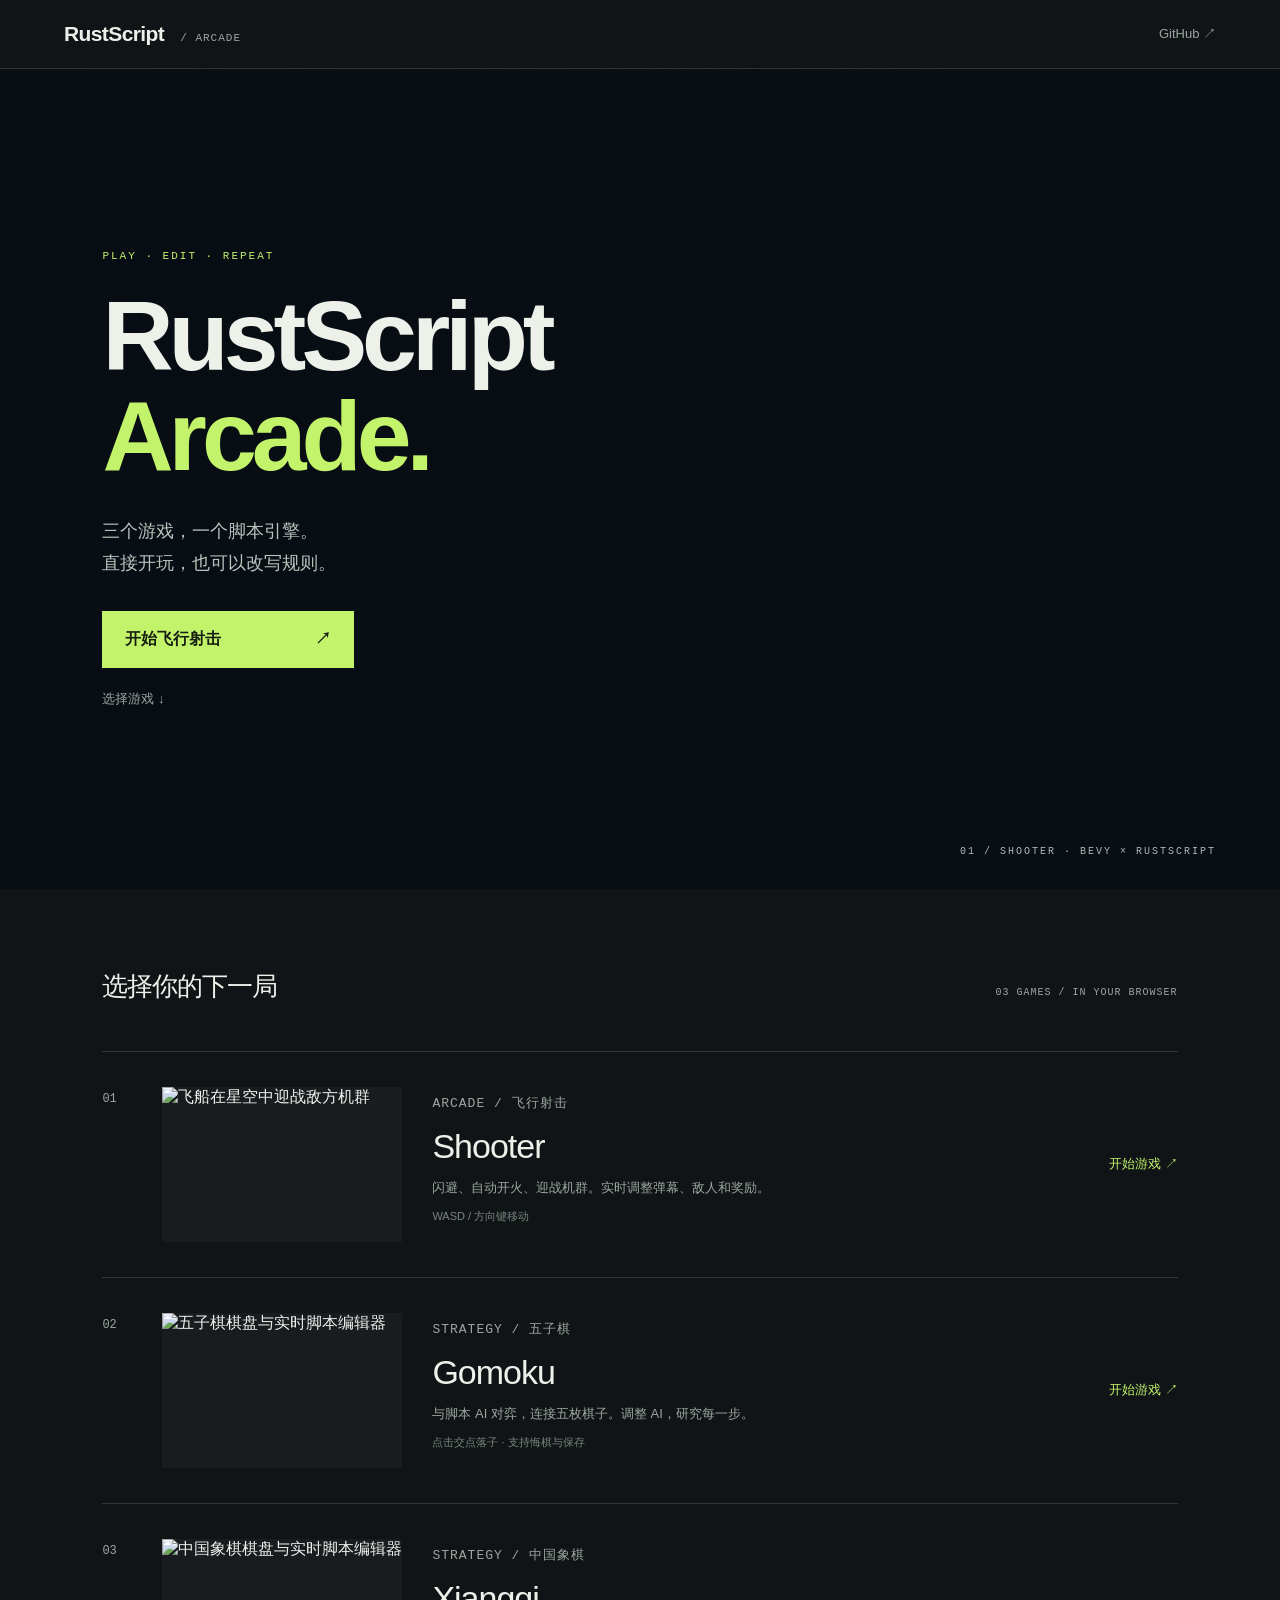
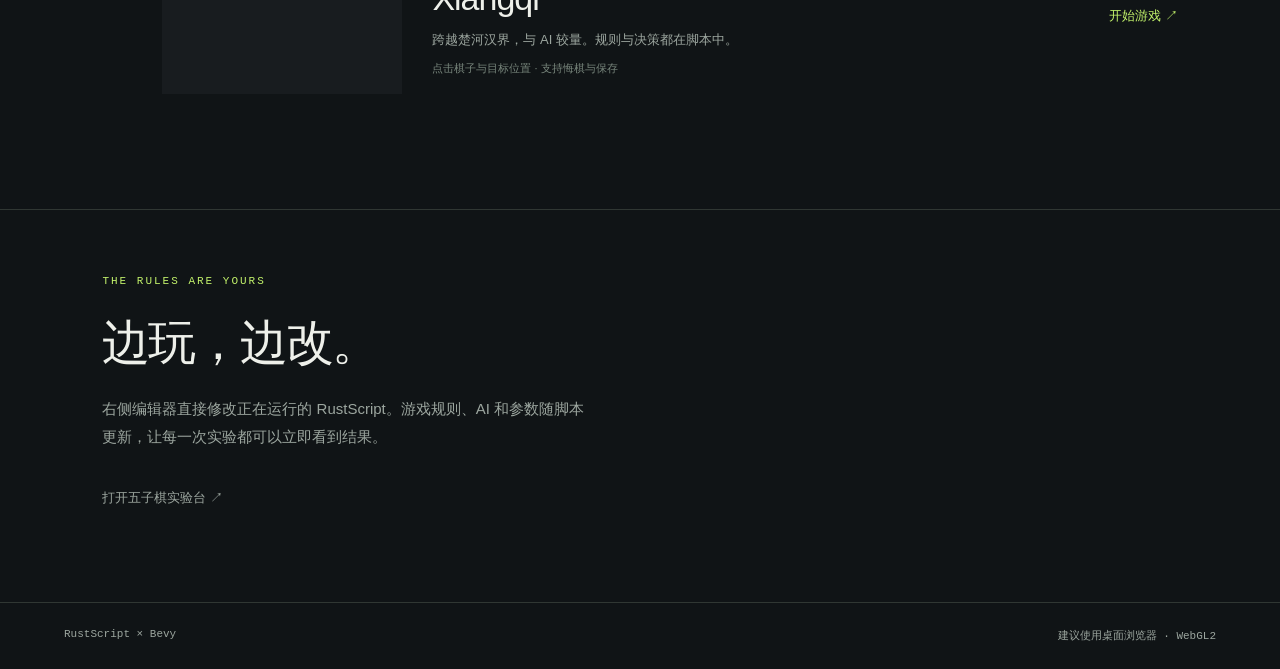
==== web/index.html @ d3e43c93 "Update RustScript core and add WebAssembly arcade with Pages deployment" ====
<!doctype html>
<html lang="zh-CN">
<head>
  <meta charset="utf-8">
  <meta name="viewport" content="width=device-width, initial-scale=1">
  <meta name="description" content="在浏览器里体验 RustScript 驱动的飞行射击、五子棋与中国象棋，并实时修改游戏脚本。">
  <title>RustScript Arcade</title>
  <link rel="icon" href="data:image/svg+xml,%3Csvg xmlns='http://www.w3.org/2000/svg' viewBox='0 0 64 64'%3E%3Crect width='64' height='64' rx='12' fill='%23131719'/%3E%3Ctext x='12' y='45' fill='%23c3f36b' font-family='monospace' font-size='40'%3ER%3C/text%3E%3C/svg%3E">
  <link rel="stylesheet" href="./style.css">
</head>
<body class="lobby">
  <header class="site-header">
    <a class="wordmark" href="./">RustScript<span>/ ARCADE</span></a>
    <a class="source-link" href="https://github.com/rustscript-lang/rustscript-bevy-gameplay">GitHub ↗</a>
  </header>
  <main>
    <section class="hero">
      <div class="hero-image" aria-hidden="true"></div>
      <div class="hero-content">
        <p class="eyebrow">PLAY · EDIT · REPEAT</p>
        <h1>RustScript<br><span>Arcade.</span></h1>
        <p class="hero-copy">三个游戏，一个脚本引擎。<br>直接开玩，也可以改写规则。</p>
        <a class="primary-link" href="./shooter/">开始飞行射击 <span>↗</span></a>
        <a class="quiet-link" href="#games">选择游戏 ↓</a>
      </div>
      <p class="hero-caption">01 / SHOOTER · BEVY × RUSTSCRIPT</p>
    </section>
    <section class="games-section" id="games" aria-labelledby="games-title">
      <div class="section-heading"><h2 id="games-title">选择你的下一局</h2><span>03 GAMES / IN YOUR BROWSER</span></div>
      <a class="game-row" href="./shooter/">
        <span class="game-number">01</span>
        <img src="./images/shooter.png" alt="飞船在星空中迎战敌方机群" loading="lazy">
        <div class="game-description"><p class="eyebrow">ARCADE / 飞行射击</p><h3>Shooter</h3><p>闪避、自动开火、迎战机群。实时调整弹幕、敌人和奖励。</p><p class="controls-copy">WASD / 方向键移动</p></div>
        <span class="play-link">开始游戏 ↗</span>
      </a>
      <a class="game-row" href="./gomoku/">
        <span class="game-number">02</span>
        <img src="./images/gomoku.png" alt="五子棋棋盘与实时脚本编辑器" loading="lazy">
        <div class="game-description"><p class="eyebrow">STRATEGY / 五子棋</p><h3>Gomoku</h3><p>与脚本 AI 对弈，连接五枚棋子。调整 AI，研究每一步。</p><p class="controls-copy">点击交点落子 · 支持悔棋与保存</p></div>
        <span class="play-link">开始游戏 ↗</span>
      </a>
      <a class="game-row" href="./xiangqi/">
        <span class="game-number">03</span>
        <img src="./images/xiangqi.png" alt="中国象棋棋盘与实时脚本编辑器" loading="lazy">
        <div class="game-description"><p class="eyebrow">STRATEGY / 中国象棋</p><h3>Xiangqi</h3><p>跨越楚河汉界，与 AI 较量。规则与决策都在脚本中。</p><p class="controls-copy">点击棋子与目标位置 · 支持悔棋与保存</p></div>
        <span class="play-link">开始游戏 ↗</span>
      </a>
    </section>
    <section class="about-section"><p class="eyebrow">THE RULES ARE YOURS</p><h2>边玩，边改。</h2><p>右侧编辑器直接修改正在运行的 RustScript。游戏规则、AI 和参数随脚本更新，让每一次实验都可以立即看到结果。</p><a class="quiet-link" href="./gomoku/">打开五子棋实验台 ↗</a></section>
  </main>
  <footer><span>RustScript × Bevy</span><span>建议使用桌面浏览器 · WebGL2</span></footer>
</body>
</html>
---- web/style.css ----
:root{color-scheme:dark;--bg:#101416;--ink:#eef0ea;--muted:#9ca69f;--accent:#c3f36b;--line:#303733;font-family:Inter,"Segoe UI","Microsoft YaHei",sans-serif;background:var(--bg);color:var(--ink)}
*{box-sizing:border-box}html{scroll-behavior:smooth}body{margin:0}a{color:inherit;text-decoration:none}button{font:inherit;cursor:pointer}a:focus-visible,button:focus-visible,canvas:focus-visible{outline:2px solid var(--accent);outline-offset:5px}button{color:var(--ink);background:transparent;border:1px solid var(--line);padding:9px 16px;border-radius:4px}button:hover{border-color:var(--accent)}[hidden]{display:none!important}
.site-header,.game-header{display:flex;align-items:center;justify-content:space-between;gap:24px;padding:22px 5vw;border-bottom:1px solid var(--line)}.wordmark{font-size:21px;font-weight:700;letter-spacing:-.6px}.wordmark span{font:11px ui-monospace,monospace;color:var(--muted);letter-spacing:1px;margin-left:16px}.source-link{font-size:13px;color:var(--muted)}.source-link:hover,.quiet-link:hover{color:var(--accent)}
.hero{position:relative;min-height:min(820px,calc(100svh - 75px));overflow:hidden;display:flex;align-items:center;padding:70px 8vw;background:#080e14}.hero-image{position:absolute;inset:0;background:linear-gradient(90deg,rgba(8,14,20,.98) 3%,rgba(8,14,20,.85) 38%,rgba(8,14,20,.12) 75%),url('./images/shooter.png') 83% 34%/auto 120% no-repeat;animation:image-in 1.2s ease-out both}.hero-content{position:relative;max-width:660px;animation:enter .7s ease-out both}.eyebrow{font:11px ui-monospace,monospace;letter-spacing:2px;color:var(--accent);margin:0 0 24px}h1,h2,h3,p{margin-top:0}.hero h1{font-size:clamp(62px,7.7vw,112px);line-height:1.02;letter-spacing:-5px;margin-bottom:28px;font-weight:650}.hero h1 span{color:var(--accent)}.hero-copy{font-size:18px;line-height:1.8;color:#b9c4bd;margin-bottom:32px}.primary-link{display:flex;align-items:center;justify-content:space-between;max-width:252px;padding:18px 23px;background:var(--accent);color:#172010;font-weight:650;transition:transform .2s,background .2s}.primary-link:hover{transform:translateY(-3px);background:#d3ff8b}.quiet-link{display:inline-block;color:var(--muted);font-size:13px;margin-top:22px}.hero-caption{position:absolute;right:5vw;bottom:22px;color:#adbbb3;font:10px ui-monospace,monospace;letter-spacing:2px}
.games-section{padding:80px 8vw 40px;scroll-margin-top:24px}.section-heading{display:flex;align-items:baseline;justify-content:space-between;gap:20px;margin-bottom:25px}.section-heading h2{font-size:26px;font-weight:550;letter-spacing:-1px}.section-heading span{font:10px ui-monospace,monospace;letter-spacing:1px;color:var(--muted)}.game-row{display:grid;grid-template-columns:30px 240px 1fr auto;gap:30px;align-items:center;padding:35px 0;border-top:1px solid var(--line)}.game-number{align-self:start;color:var(--muted);font:12px ui-monospace,monospace;padding-top:5px}.game-row img{width:240px;height:155px;object-fit:cover;object-position:left;background:#161c20;transition:filter .3s,transform .3s;filter:saturate(.7)}.game-row:hover img{filter:saturate(1);transform:translateY(-3px)}.game-description .eyebrow{margin-bottom:12px;letter-spacing:1px}.game-description h3{font-size:34px;font-weight:500;letter-spacing:-1px;margin-bottom:12px}.game-description p{color:var(--muted);font-size:13px;line-height:1.6;max-width:420px;margin-bottom:9px}.game-description .controls-copy{font-size:11px;color:#78867c}.play-link{color:var(--accent);font-size:13px;white-space:nowrap;transition:transform .2s}.game-row:hover .play-link{transform:translateX(4px)}.about-section{padding:65px 8vw 95px;border-top:1px solid var(--line);margin-top:40px}.about-section h2{font-size:48px;letter-spacing:-2px;font-weight:550;margin-bottom:20px}.about-section p:not(.eyebrow){max-width:490px;font-size:15px;line-height:1.9;color:var(--muted)}footer{display:flex;justify-content:space-between;gap:20px;padding:25px 5vw;border-top:1px solid var(--line);font:11px ui-monospace,monospace;color:var(--muted)}
.game-page{height:100svh;display:flex;flex-direction:column}.game-header{padding:14px 24px;flex-wrap:wrap}.game-header nav{display:flex;gap:24px;font-size:13px}.game-header nav a{color:var(--muted)}.game-header nav a[aria-current]{color:var(--accent)}.game-main{display:flex;flex:1;min-height:0;flex-direction:column;padding:0 16px}.game-toolbar{display:flex;align-items:center;gap:24px;min-height:53px;padding:9px 5px}.game-toolbar h1{font-size:16px;font-weight:500;margin:0;white-space:nowrap}.game-toolbar p{font-size:12px;color:var(--muted);margin:0;flex:1}.game-toolbar button{font-size:11px;padding:5px 10px}.stage{position:relative;flex:1;min-height:250px;overflow:hidden;background:#121518}.game-surface{position:absolute;transform-origin:top left}.game-surface canvas{display:block;width:100%;height:100%;outline:none;touch-action:none}.loading{position:absolute;inset:0;background:#12191e;display:flex;align-items:center;justify-content:center;flex-direction:column;padding:30px;text-align:center;z-index:2}.loading h2{font-size:28px;letter-spacing:-1px;font-weight:500}.loading p:not(.eyebrow){font-size:13px;color:var(--muted);max-width:600px;line-height:1.7;overflow-wrap:anywhere}.loading progress{width:min(300px,80%);height:4px;border:0;accent-color:var(--accent);margin-top:18px}.loading button{margin-top:24px}.game-note{font-size:11px;color:var(--muted);margin:9px 5px;line-height:1.5}.game-main:fullscreen{background:var(--bg);padding:0 8px}.game-main:fullscreen .game-toolbar{min-height:40px}
@keyframes enter{from{opacity:0;transform:translateY(20px)}to{opacity:1;transform:translateY(0)}}@keyframes image-in{from{opacity:0;transform:scale(1.035)}to{opacity:1;transform:scale(1)}}
@media(max-width:900px){.game-row{grid-template-columns:24px 180px 1fr;gap:20px}.game-row img{width:180px;height:140px}.play-link{grid-column:3}.hero-image{background-position:65% 35%;opacity:.6}.hero h1{letter-spacing:-3px}.section-heading span{display:none}.wordmark span{margin-left:9px}.game-header{gap:12px}.game-header nav{gap:14px}.game-toolbar{gap:12px}.game-toolbar p{font-size:10px}}
@media(max-width:600px){.site-header{padding:18px 6vw}.hero{padding:55px 7vw;min-height:650px}.hero h1{font-size:68px}.hero-caption{font-size:8px}.games-section{padding:50px 7vw 25px}.game-row{grid-template-columns:20px 1fr;gap:18px;padding:28px 0}.game-row img{width:100%;height:190px;grid-column:2}.game-description,.play-link{grid-column:2}.game-description h3{font-size:30px}.about-section{padding:50px 7vw 65px}.about-section h2{font-size:38px}footer{font-size:9px;padding:20px 6vw}.game-header{padding:12px}.game-header .wordmark span{display:none}.game-header button{padding:6px 10px;font-size:11px}.game-header nav{order:3;width:100%;justify-content:center}.game-toolbar p{display:none}.game-toolbar button{margin-left:auto}.game-main{padding:0 6px}}
@media(prefers-reduced-motion:reduce){html{scroll-behavior:auto}*,*::before,*::after{animation:none!important;transition:none!important}}
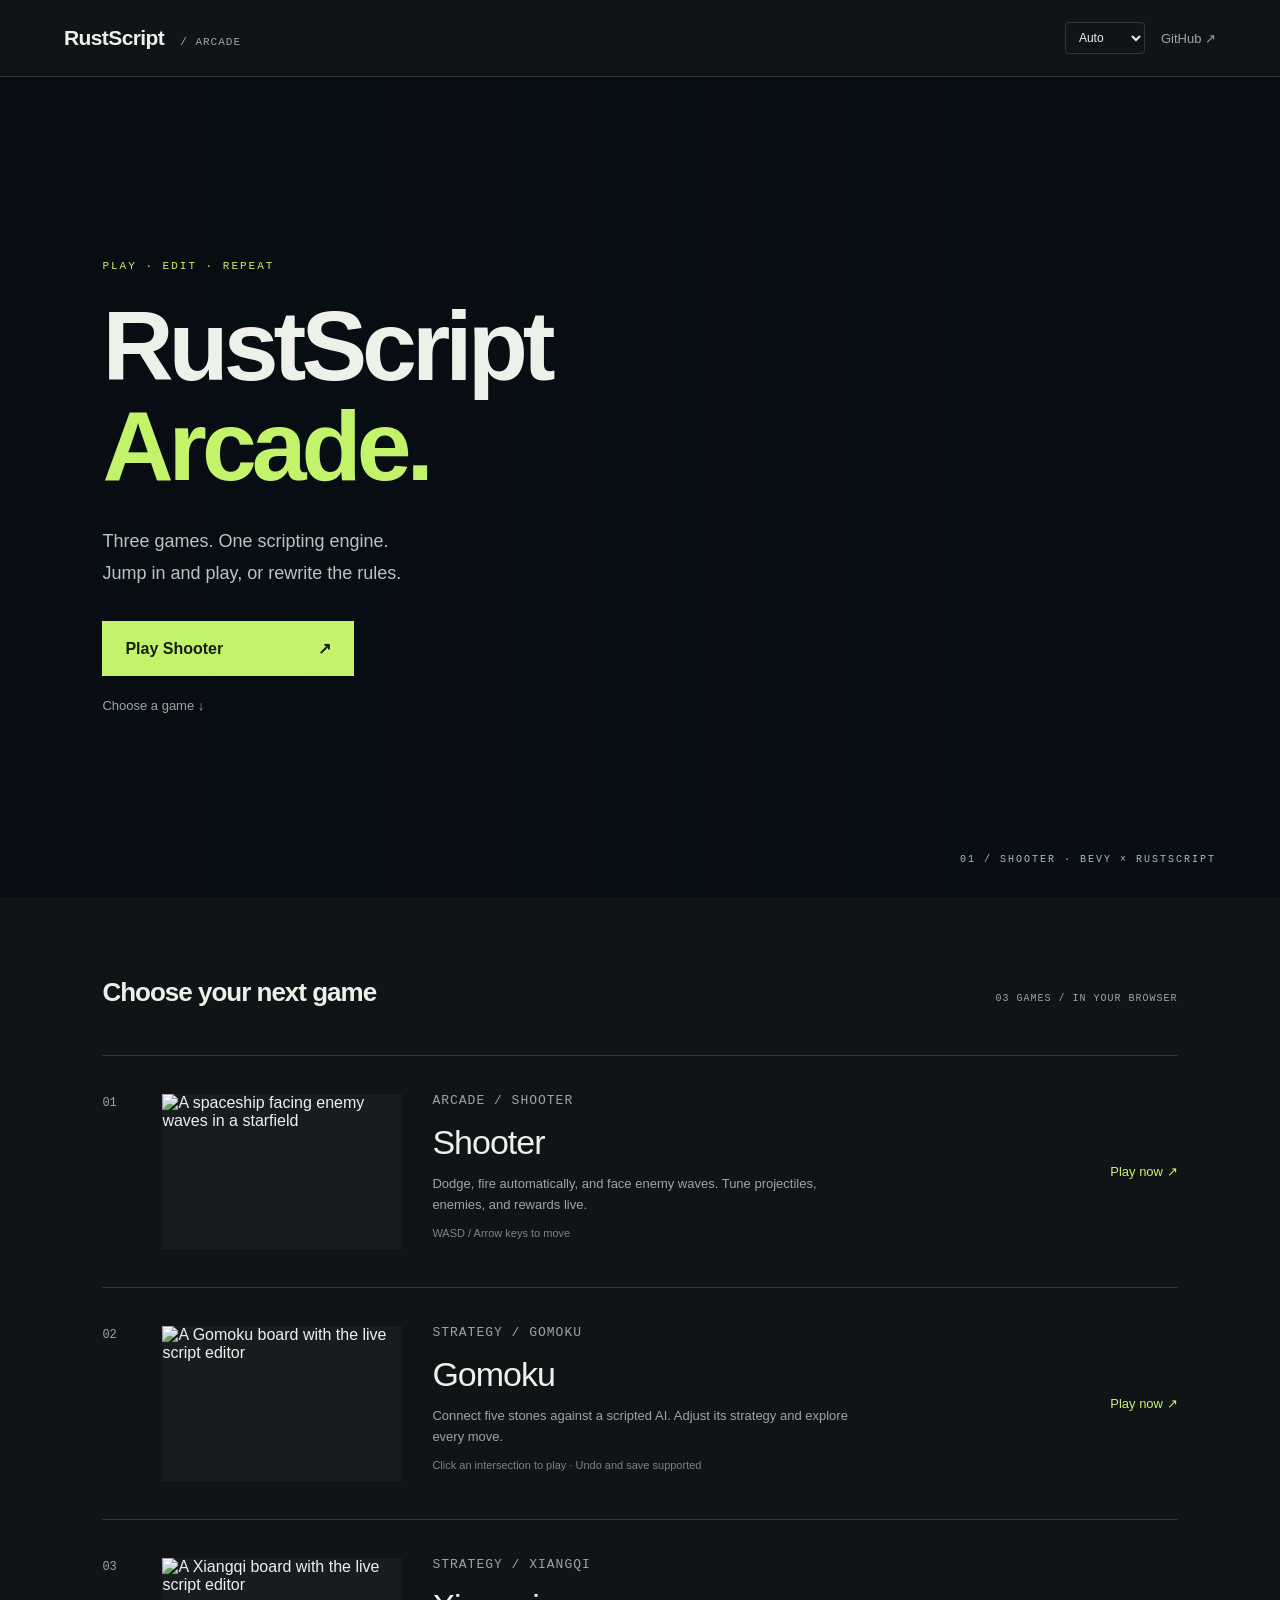
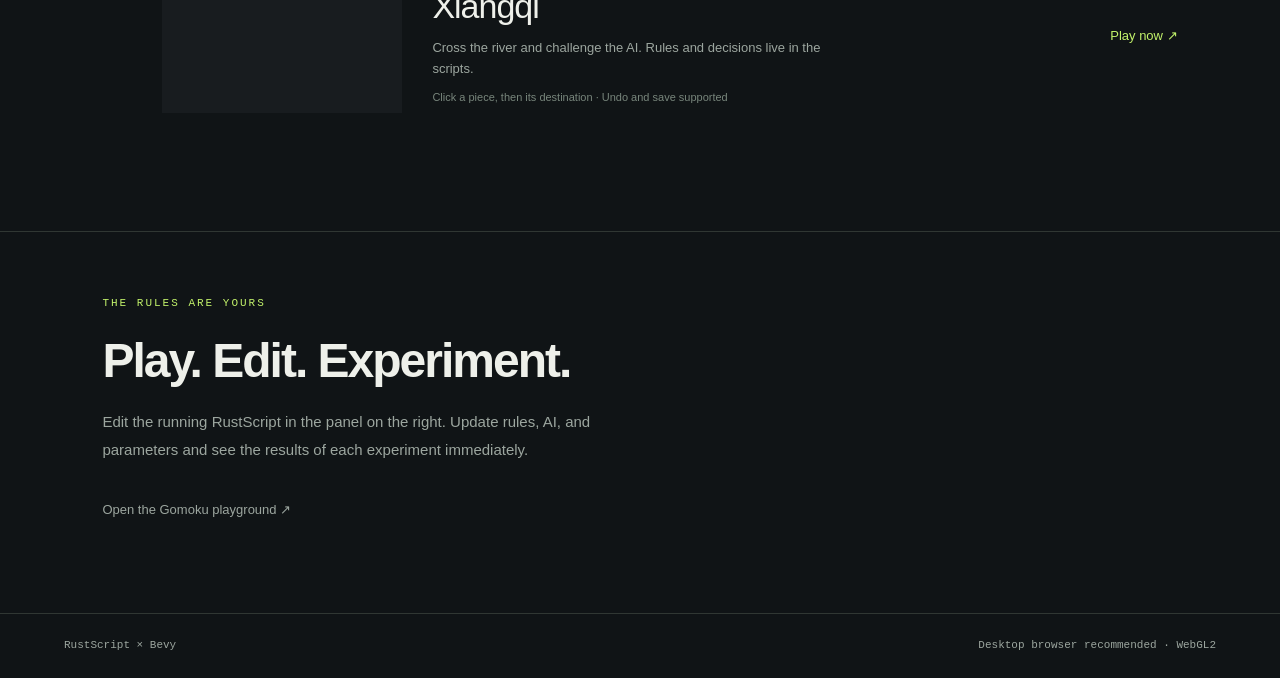
==== commit 90f33925: "Localize arcade pages with automatic Chinese and English selection" ====
--- a/web/index.html
+++ b/web/index.html
@@ -3,51 +3,53 @@
 <head>
   <meta charset="utf-8">
   <meta name="viewport" content="width=device-width, initial-scale=1">
-  <meta name="description" content="在浏览器里体验 RustScript 驱动的飞行射击、五子棋与中国象棋，并实时修改游戏脚本。">
+  <meta name="description" data-i18n-content="description" content="在浏览器里体验 RustScript 驱动的飞行射击、五子棋与中国象棋，并实时修改游戏脚本。">
   <title>RustScript Arcade</title>
   <link rel="icon" href="data:image/svg+xml,%3Csvg xmlns='http://www.w3.org/2000/svg' viewBox='0 0 64 64'%3E%3Crect width='64' height='64' rx='12' fill='%23131719'/%3E%3Ctext x='12' y='45' fill='%23c3f36b' font-family='monospace' font-size='40'%3ER%3C/text%3E%3C/svg%3E">
   <link rel="stylesheet" href="./style.css">
+  <script src="./i18n.js"></script>
 </head>
 <body class="lobby">
   <header class="site-header">
     <a class="wordmark" href="./">RustScript<span>/ ARCADE</span></a>
-    <a class="source-link" href="https://github.com/rustscript-lang/rustscript-bevy-gameplay">GitHub ↗</a>
+    <div class="header-actions"><label class="language-control"><span class="sr-only" data-i18n="language">语言</span><select data-language-select><option value="auto" data-i18n="auto">自动</option><option value="zh">中文</option><option value="en">English</option></select></label>
+    <a class="source-link" href="https://github.com/rustscript-lang/rustscript-bevy-gameplay">GitHub ↗</a></div>
   </header>
   <main>
     <section class="hero">
       <div class="hero-image" aria-hidden="true"></div>
       <div class="hero-content">
-        <p class="eyebrow">PLAY · EDIT · REPEAT</p>
+        <p class="eyebrow" data-i18n="tagline">PLAY · EDIT · REPEAT</p>
         <h1>RustScript<br><span>Arcade.</span></h1>
-        <p class="hero-copy">三个游戏，一个脚本引擎。<br>直接开玩，也可以改写规则。</p>
-        <a class="primary-link" href="./shooter/">开始飞行射击 <span>↗</span></a>
-        <a class="quiet-link" href="#games">选择游戏 ↓</a>
+        <p class="hero-copy"><span data-i18n="heroCopy">三个游戏，一个脚本引擎。</span><br><span data-i18n="heroCopySecond">直接开玩，也可以改写规则。</span></p>
+        <a class="primary-link" href="./shooter/"><span data-i18n="startShooter">开始飞行射击</span> <span>↗</span></a>
+        <a class="quiet-link" href="#games" data-i18n="chooseGame">选择游戏 ↓</a>
       </div>
       <p class="hero-caption">01 / SHOOTER · BEVY × RUSTSCRIPT</p>
     </section>
     <section class="games-section" id="games" aria-labelledby="games-title">
-      <div class="section-heading"><h2 id="games-title">选择你的下一局</h2><span>03 GAMES / IN YOUR BROWSER</span></div>
+      <div class="section-heading"><h2 id="games-title" data-i18n="gamesTitle">选择你的下一局</h2><span data-i18n="gamesCount">03 GAMES / IN YOUR BROWSER</span></div>
       <a class="game-row" href="./shooter/">
         <span class="game-number">01</span>
-        <img src="./images/shooter.png" alt="飞船在星空中迎战敌方机群" loading="lazy">
-        <div class="game-description"><p class="eyebrow">ARCADE / 飞行射击</p><h3>Shooter</h3><p>闪避、自动开火、迎战机群。实时调整弹幕、敌人和奖励。</p><p class="controls-copy">WASD / 方向键移动</p></div>
-        <span class="play-link">开始游戏 ↗</span>
+        <img src="./images/shooter.png" data-i18n-alt="shooterAlt" alt="飞船在星空中迎战敌方机群" loading="lazy">
+        <div class="game-description"><p class="eyebrow" data-i18n="shooterCategory">ARCADE / 飞行射击</p><h3>Shooter</h3><p data-i18n="shooterDescription">闪避、自动开火、迎战机群。实时调整弹幕、敌人和奖励。</p><p class="controls-copy" data-i18n="shooterControls">WASD / 方向键移动</p></div>
+        <span class="play-link" data-i18n="play">开始游戏 ↗</span>
       </a>
       <a class="game-row" href="./gomoku/">
         <span class="game-number">02</span>
-        <img src="./images/gomoku.png" alt="五子棋棋盘与实时脚本编辑器" loading="lazy">
-        <div class="game-description"><p class="eyebrow">STRATEGY / 五子棋</p><h3>Gomoku</h3><p>与脚本 AI 对弈，连接五枚棋子。调整 AI，研究每一步。</p><p class="controls-copy">点击交点落子 · 支持悔棋与保存</p></div>
-        <span class="play-link">开始游戏 ↗</span>
+        <img src="./images/gomoku.png" data-i18n-alt="gomokuAlt" alt="五子棋棋盘与实时脚本编辑器" loading="lazy">
+        <div class="game-description"><p class="eyebrow" data-i18n="gomokuCategory">STRATEGY / 五子棋</p><h3>Gomoku</h3><p data-i18n="gomokuDescription">与脚本 AI 对弈，连接五枚棋子。调整 AI，研究每一步。</p><p class="controls-copy" data-i18n="gomokuControls">点击交点落子 · 支持悔棋与保存</p></div>
+        <span class="play-link" data-i18n="play">开始游戏 ↗</span>
       </a>
       <a class="game-row" href="./xiangqi/">
         <span class="game-number">03</span>
-        <img src="./images/xiangqi.png" alt="中国象棋棋盘与实时脚本编辑器" loading="lazy">
-        <div class="game-description"><p class="eyebrow">STRATEGY / 中国象棋</p><h3>Xiangqi</h3><p>跨越楚河汉界，与 AI 较量。规则与决策都在脚本中。</p><p class="controls-copy">点击棋子与目标位置 · 支持悔棋与保存</p></div>
-        <span class="play-link">开始游戏 ↗</span>
+        <img src="./images/xiangqi.png" data-i18n-alt="xiangqiAlt" alt="中国象棋棋盘与实时脚本编辑器" loading="lazy">
+        <div class="game-description"><p class="eyebrow" data-i18n="xiangqiCategory">STRATEGY / 中国象棋</p><h3>Xiangqi</h3><p data-i18n="xiangqiDescription">跨越楚河汉界，与 AI 较量。规则与决策都在脚本中。</p><p class="controls-copy" data-i18n="xiangqiControls">点击棋子与目标位置 · 支持悔棋与保存</p></div>
+        <span class="play-link" data-i18n="play">开始游戏 ↗</span>
       </a>
     </section>
-    <section class="about-section"><p class="eyebrow">THE RULES ARE YOURS</p><h2>边玩，边改。</h2><p>右侧编辑器直接修改正在运行的 RustScript。游戏规则、AI 和参数随脚本更新，让每一次实验都可以立即看到结果。</p><a class="quiet-link" href="./gomoku/">打开五子棋实验台 ↗</a></section>
+    <section class="about-section"><p class="eyebrow" data-i18n="rulesYours">THE RULES ARE YOURS</p><h2 data-i18n="aboutTitle">边玩，边改。</h2><p data-i18n="aboutCopy">右侧编辑器直接修改正在运行的 RustScript。游戏规则、AI 和参数随脚本更新，让每一次实验都可以立即看到结果。</p><a class="quiet-link" href="./gomoku/" data-i18n="openGomoku">打开五子棋实验台 ↗</a></section>
   </main>
-  <footer><span>RustScript × Bevy</span><span>建议使用桌面浏览器 · WebGL2</span></footer>
+  <footer><span>RustScript × Bevy</span><span data-i18n="footer">建议使用桌面浏览器 · WebGL2</span></footer>
 </body>
 </html>
--- a/web/style.css
+++ b/web/style.css
@@ -4,7 +4,10 @@
 .hero{position:relative;min-height:min(820px,calc(100svh - 75px));overflow:hidden;display:flex;align-items:center;padding:70px 8vw;background:#080e14}.hero-image{position:absolute;inset:0;background:linear-gradient(90deg,rgba(8,14,20,.98) 3%,rgba(8,14,20,.85) 38%,rgba(8,14,20,.12) 75%),url('./images/shooter.png') 83% 34%/auto 120% no-repeat;animation:image-in 1.2s ease-out both}.hero-content{position:relative;max-width:660px;animation:enter .7s ease-out both}.eyebrow{font:11px ui-monospace,monospace;letter-spacing:2px;color:var(--accent);margin:0 0 24px}h1,h2,h3,p{margin-top:0}.hero h1{font-size:clamp(62px,7.7vw,112px);line-height:1.02;letter-spacing:-5px;margin-bottom:28px;font-weight:650}.hero h1 span{color:var(--accent)}.hero-copy{font-size:18px;line-height:1.8;color:#b9c4bd;margin-bottom:32px}.primary-link{display:flex;align-items:center;justify-content:space-between;max-width:252px;padding:18px 23px;background:var(--accent);color:#172010;font-weight:650;transition:transform .2s,background .2s}.primary-link:hover{transform:translateY(-3px);background:#d3ff8b}.quiet-link{display:inline-block;color:var(--muted);font-size:13px;margin-top:22px}.hero-caption{position:absolute;right:5vw;bottom:22px;color:#adbbb3;font:10px ui-monospace,monospace;letter-spacing:2px}
 .games-section{padding:80px 8vw 40px;scroll-margin-top:24px}.section-heading{display:flex;align-items:baseline;justify-content:space-between;gap:20px;margin-bottom:25px}.section-heading h2{font-size:26px;font-weight:550;letter-spacing:-1px}.section-heading span{font:10px ui-monospace,monospace;letter-spacing:1px;color:var(--muted)}.game-row{display:grid;grid-template-columns:30px 240px 1fr auto;gap:30px;align-items:center;padding:35px 0;border-top:1px solid var(--line)}.game-number{align-self:start;color:var(--muted);font:12px ui-monospace,monospace;padding-top:5px}.game-row img{width:240px;height:155px;object-fit:cover;object-position:left;background:#161c20;transition:filter .3s,transform .3s;filter:saturate(.7)}.game-row:hover img{filter:saturate(1);transform:translateY(-3px)}.game-description .eyebrow{margin-bottom:12px;letter-spacing:1px}.game-description h3{font-size:34px;font-weight:500;letter-spacing:-1px;margin-bottom:12px}.game-description p{color:var(--muted);font-size:13px;line-height:1.6;max-width:420px;margin-bottom:9px}.game-description .controls-copy{font-size:11px;color:#78867c}.play-link{color:var(--accent);font-size:13px;white-space:nowrap;transition:transform .2s}.game-row:hover .play-link{transform:translateX(4px)}.about-section{padding:65px 8vw 95px;border-top:1px solid var(--line);margin-top:40px}.about-section h2{font-size:48px;letter-spacing:-2px;font-weight:550;margin-bottom:20px}.about-section p:not(.eyebrow){max-width:490px;font-size:15px;line-height:1.9;color:var(--muted)}footer{display:flex;justify-content:space-between;gap:20px;padding:25px 5vw;border-top:1px solid var(--line);font:11px ui-monospace,monospace;color:var(--muted)}
 .game-page{height:100svh;display:flex;flex-direction:column}.game-header{padding:14px 24px;flex-wrap:wrap}.game-header nav{display:flex;gap:24px;font-size:13px}.game-header nav a{color:var(--muted)}.game-header nav a[aria-current]{color:var(--accent)}.game-main{display:flex;flex:1;min-height:0;flex-direction:column;padding:0 16px}.game-toolbar{display:flex;align-items:center;gap:24px;min-height:53px;padding:9px 5px}.game-toolbar h1{font-size:16px;font-weight:500;margin:0;white-space:nowrap}.game-toolbar p{font-size:12px;color:var(--muted);margin:0;flex:1}.game-toolbar button{font-size:11px;padding:5px 10px}.stage{position:relative;flex:1;min-height:250px;overflow:hidden;background:#121518}.game-surface{position:absolute;transform-origin:top left}.game-surface canvas{display:block;width:100%;height:100%;outline:none;touch-action:none}.loading{position:absolute;inset:0;background:#12191e;display:flex;align-items:center;justify-content:center;flex-direction:column;padding:30px;text-align:center;z-index:2}.loading h2{font-size:28px;letter-spacing:-1px;font-weight:500}.loading p:not(.eyebrow){font-size:13px;color:var(--muted);max-width:600px;line-height:1.7;overflow-wrap:anywhere}.loading progress{width:min(300px,80%);height:4px;border:0;accent-color:var(--accent);margin-top:18px}.loading button{margin-top:24px}.game-note{font-size:11px;color:var(--muted);margin:9px 5px;line-height:1.5}.game-main:fullscreen{background:var(--bg);padding:0 8px}.game-main:fullscreen .game-toolbar{min-height:40px}
+.header-actions{display:flex;align-items:center;gap:16px}.language-control select{font-size:12px;font-family:inherit;color:var(--ink);background:var(--bg);border:1px solid var(--line);border-radius:4px;padding:7px 9px;max-width:100px;cursor:pointer}.language-control select:focus-visible{outline:2px solid var(--accent);outline-offset:3px}.sr-only{position:absolute;width:1px;height:1px;padding:0;margin:-1px;overflow:hidden;clip:rect(0,0,0,0);white-space:nowrap;border:0}
 @keyframes enter{from{opacity:0;transform:translateY(20px)}to{opacity:1;transform:translateY(0)}}@keyframes image-in{from{opacity:0;transform:scale(1.035)}to{opacity:1;transform:scale(1)}}
 @media(max-width:900px){.game-row{grid-template-columns:24px 180px 1fr;gap:20px}.game-row img{width:180px;height:140px}.play-link{grid-column:3}.hero-image{background-position:65% 35%;opacity:.6}.hero h1{letter-spacing:-3px}.section-heading span{display:none}.wordmark span{margin-left:9px}.game-header{gap:12px}.game-header nav{gap:14px}.game-toolbar{gap:12px}.game-toolbar p{font-size:10px}}
-@media(max-width:600px){.site-header{padding:18px 6vw}.hero{padding:55px 7vw;min-height:650px}.hero h1{font-size:68px}.hero-caption{font-size:8px}.games-section{padding:50px 7vw 25px}.game-row{grid-template-columns:20px 1fr;gap:18px;padding:28px 0}.game-row img{width:100%;height:190px;grid-column:2}.game-description,.play-link{grid-column:2}.game-description h3{font-size:30px}.about-section{padding:50px 7vw 65px}.about-section h2{font-size:38px}footer{font-size:9px;padding:20px 6vw}.game-header{padding:12px}.game-header .wordmark span{display:none}.game-header button{padding:6px 10px;font-size:11px}.game-header nav{order:3;width:100%;justify-content:center}.game-toolbar p{display:none}.game-toolbar button{margin-left:auto}.game-main{padding:0 6px}}
+@media(max-width:600px){.site-header{padding:18px 6vw}.hero{padding:55px 7vw;min-height:650px}.hero h1{font-size:clamp(44px,14vw,60px)}.hero-image{opacity:1;background-image:linear-gradient(90deg,rgba(8,14,20,.95),rgba(8,14,20,.8) 60%,rgba(8,14,20,.55)),url('./images/shooter.png');background-position:left center;background-size:auto 100%}.hero-caption{font-size:8px}.games-section{padding:50px 7vw 25px}.game-row{grid-template-columns:20px 1fr;gap:18px;padding:28px 0}.game-row img{width:100%;height:190px;grid-column:2}.game-description,.play-link{grid-column:2}.game-description h3{font-size:30px}.about-section{padding:50px 7vw 65px}.about-section h2{font-size:38px}footer{font-size:9px;padding:20px 6vw}.game-header{padding:12px}.game-header .wordmark span{display:none}.game-header button{padding:6px 10px;font-size:11px}.game-header nav{order:3;width:100%;justify-content:center}.game-toolbar p{display:none}.game-toolbar button{margin-left:auto}.game-main{padding:0 6px}}
 @media(prefers-reduced-motion:reduce){html{scroll-behavior:auto}*,*::before,*::after{animation:none!important;transition:none!important}}
+
+@media(max-width:600px){.site-header{gap:12px}.site-header .wordmark span{display:none}.header-actions{gap:10px}}
